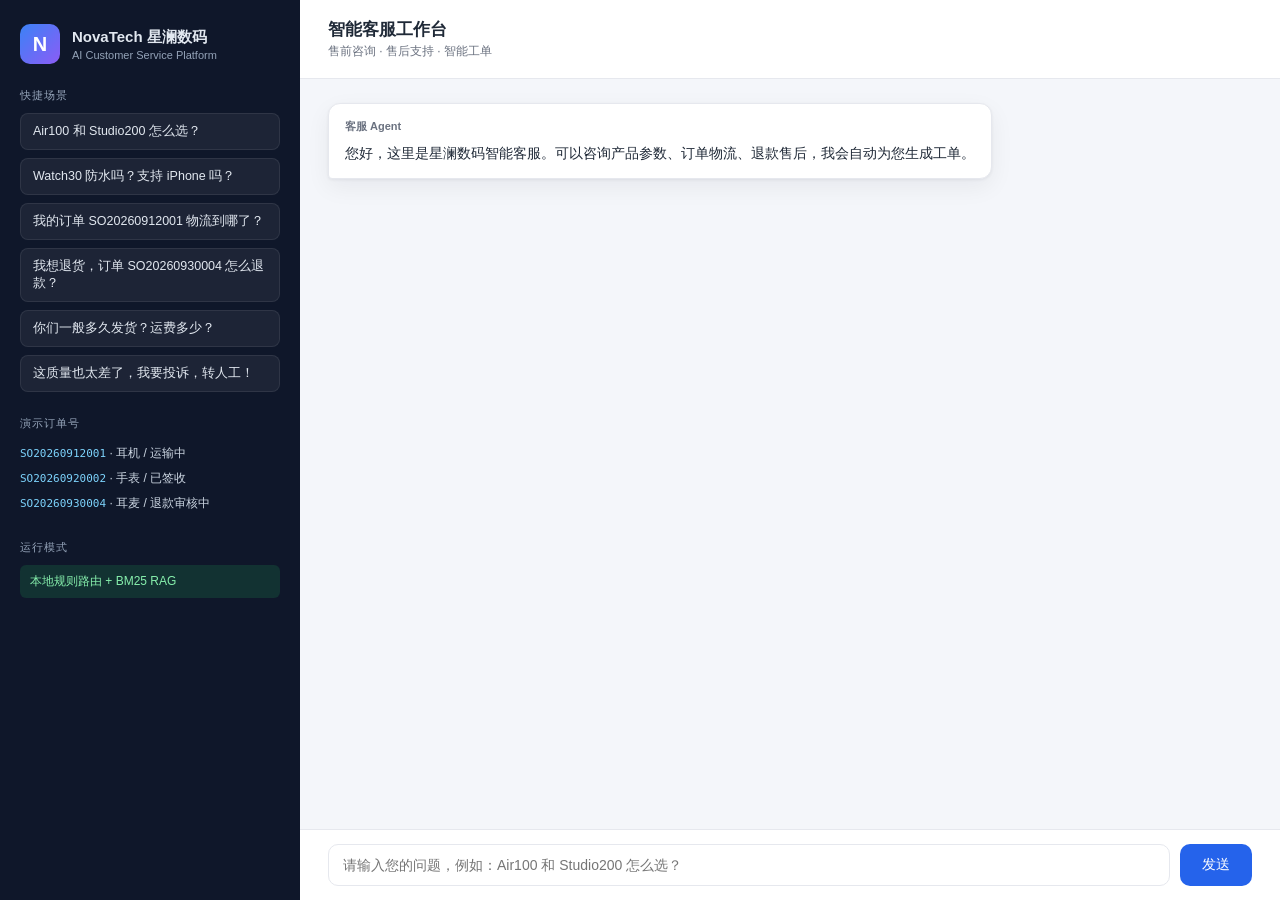
==== frontend/index.html @ d6b92885 "feat: 改造为企业级 AI 客服平台（星澜数码） - 商品库替换为 5 款消费电子（Air100/Studio200/Watch30/Key87/GaN65） - 知识库扩充：products.m" ====
<!doctype html>
<html lang="zh-CN">
  <head>
    <meta charset="UTF-8" />
    <meta name="viewport" content="width=device-width, initial-scale=1.0" />
    <title>AI Customer Service Platform · 星澜数码智能客服</title>
    <link rel="stylesheet" href="./styles.css" />
  </head>
  <body>
    <aside class="sidebar">
      <div class="brand">
        <div class="brand-logo">N</div>
        <div>
          <p class="brand-name">NovaTech 星澜数码</p>
          <p class="brand-sub">AI Customer Service Platform</p>
        </div>
      </div>

      <div class="side-block">
        <p class="side-title">快捷场景</p>
        <div class="quick" id="prompts"></div>
      </div>

      <div class="side-block">
        <p class="side-title">演示订单号</p>
        <ul class="order-list">
          <li><code>SO20260912001</code> <span>· 耳机 / 运输中</span></li>
          <li><code>SO20260920002</code> <span>· 手表 / 已签收</span></li>
          <li><code>SO20260930004</code> <span>· 耳麦 / 退款审核中</span></li>
        </ul>
      </div>

      <div class="side-block">
        <p class="side-title">运行模式</p>
        <p class="side-meta" id="mode-badge">本地规则路由 + BM25 RAG</p>
      </div>
    </aside>

    <main class="chat-area">
      <header class="chat-header">
        <div>
          <h1>智能客服工作台</h1>
          <p class="sub">售前咨询 · 售后支持 · 智能工单</p>
        </div>
        <div class="header-stats" id="header-stats"></div>
      </header>

      <section class="chat" id="chat" aria-live="polite"></section>
      <p class="error" id="error"></p>

      <form class="composer" id="composer">
        <input id="message-input" placeholder="请输入您的问题，例如：Air100 和 Studio200 怎么选？" />
        <button type="submit">发送</button>
      </form>
    </main>

    <script src="./app.js"></script>
  </body>
</html>
---- frontend/styles.css ----
* { box-sizing: border-box; margin: 0; padding: 0; }
:root {
  --bg: #f4f6fa;
  --panel: #ffffff;
  --border: #e6e8ee;
  --text: #1f2937;
  --muted: #6b7280;
  --primary: #2563eb;
  --primary-soft: #dbeafe;
  --shadow: 0 1px 3px rgba(15,23,42,.06), 0 8px 24px rgba(15,23,42,.06);
}
body {
  font-family: -apple-system, BlinkMacSystemFont, "Segoe UI", "PingFang SC",
    "Microsoft YaHei", sans-serif;
  background: var(--bg);
  color: var(--text);
  display: flex;
  height: 100vh;
  overflow: hidden;
}
.sidebar {
  width: 300px; background: #0f172a; color: #e2e8f0;
  padding: 24px 20px; display: flex; flex-direction: column; gap: 24px;
}
.brand { display: flex; gap: 12px; align-items: center; }
.brand-logo {
  width: 40px; height: 40px; border-radius: 10px;
  background: linear-gradient(135deg, #3b82f6, #8b5cf6);
  display: grid; place-items: center;
  font-weight: 700; font-size: 20px; color: #fff;
}
.brand-name { font-weight: 600; font-size: 15px; }
.brand-sub { font-size: 11px; color: #94a3b8; margin-top: 2px; }
.side-title {
  font-size: 11px; text-transform: uppercase; letter-spacing: .08em;
  color: #94a3b8; margin-bottom: 10px;
}
.quick { display: flex; flex-direction: column; gap: 8px; }
.quick button {
  background: rgba(255,255,255,.06); color: #e2e8f0;
  border: 1px solid rgba(255,255,255,.08);
  padding: 9px 12px; border-radius: 8px;
  font-size: 12.5px; cursor: pointer; text-align: left;
}
.quick button:hover { background: rgba(59,130,246,.25); border-color: #3b82f6; }
.order-list { list-style: none; font-size: 12px; color: #cbd5e1; }
.order-list li { padding: 4px 0; }
.order-list code { color: #7dd3fc; font-size: 11px; }
.side-meta {
  font-size: 12px; padding: 8px 10px; border-radius: 6px;
  background: rgba(34,197,94,.15); color: #86efac;
}
.chat-area { flex: 1; display: flex; flex-direction: column; }
.chat-header {
  padding: 18px 28px; background: var(--panel);
  border-bottom: 1px solid var(--border);
  display: flex; justify-content: space-between; align-items: center;
}
.chat-header h1 { font-size: 17px; font-weight: 600; }
.chat-header .sub { font-size: 12px; color: var(--muted); margin-top: 2px; }
.header-stats { font-size: 12px; color: var(--muted); }
.chat {
  flex: 1; overflow-y: auto; padding: 24px 28px;
  display: flex; flex-direction: column; gap: 14px;
}
.message {
  max-width: 780px; padding: 14px 16px; border-radius: 12px;
  box-shadow: var(--shadow); white-space: pre-wrap;
  line-height: 1.6; font-size: 14px;
}
.message-user { align-self: flex-end; background: var(--primary); color: #fff; border-bottom-right-radius: 4px; }
.message-agent { align-self: flex-start; background: var(--panel); border: 1px solid var(--border); border-bottom-left-radius: 4px; }
.message-header { display: flex; gap: 8px; align-items: center; margin-bottom: 6px; font-size: 11px; }
.message-user .message-header span:first-child { color: #dbeafe; }
.message-agent .message-header span:first-child { color: var(--muted); font-weight: 600; }
.intent { padding: 2px 8px; border-radius: 999px; font-size: 10.5px; font-weight: 500; }
.intent-pre_sale, .intent-rag { background: var(--primary-soft); color: #1d4ed8; }
.intent-order_status, .intent-refund { background: #fef3c7; color: #92400e; }
.intent-escalate { background: #fee2e2; color: #b91c1c; }
.ticket { margin-top: 10px; border-top: 1px dashed var(--border); padding-top: 10px; font-size: 12px; }
.ticket-head { display: flex; gap: 8px; align-items: center; margin-bottom: 6px; }
.ticket-id { font-family: ui-monospace, monospace; color: var(--muted); }
.priority { padding: 1px 8px; border-radius: 4px; font-weight: 600; font-size: 11px; }
.p0 { background: #fee2e2; color: #b91c1c; }
.p1 { background: #ffedd5; color: #c2410c; }
.p2 { background: #dcfce7; color: #15803d; }
.ticket table { width: 100%; border-collapse: collapse; margin-top: 4px; }
.ticket td { padding: 3px 8px 3px 0; vertical-align: top; }
.ticket td:first-child { color: var(--muted); width: 80px; }
details { margin-top: 8px; font-size: 12px; }
details summary { cursor: pointer; color: var(--muted); }
details pre, details p { background: #f8fafc; padding: 8px; border-radius: 6px; margin-top: 6px; overflow-x: auto; font-size: 11.5px; }
.typing { align-self: flex-start; padding: 10px 14px; background: var(--panel); border: 1px solid var(--border); border-radius: 12px; color: var(--muted); font-size: 13px; }
.composer { display: flex; gap: 10px; padding: 14px 28px; background: var(--panel); border-top: 1px solid var(--border); }
.composer input { flex: 1; padding: 12px 14px; border: 1px solid var(--border); border-radius: 10px; font-size: 14px; outline: none; }
.composer input:focus { border-color: var(--primary); }
.composer button { padding: 0 22px; background: var(--primary); color: #fff; border: none; border-radius: 10px; font-size: 14px; cursor: pointer; }
.composer button:disabled { opacity: .5; cursor: not-allowed; }
.error { color: #dc2626; font-size: 12px; padding: 0 28px 8px; }
.error[hidden] { display: none; }
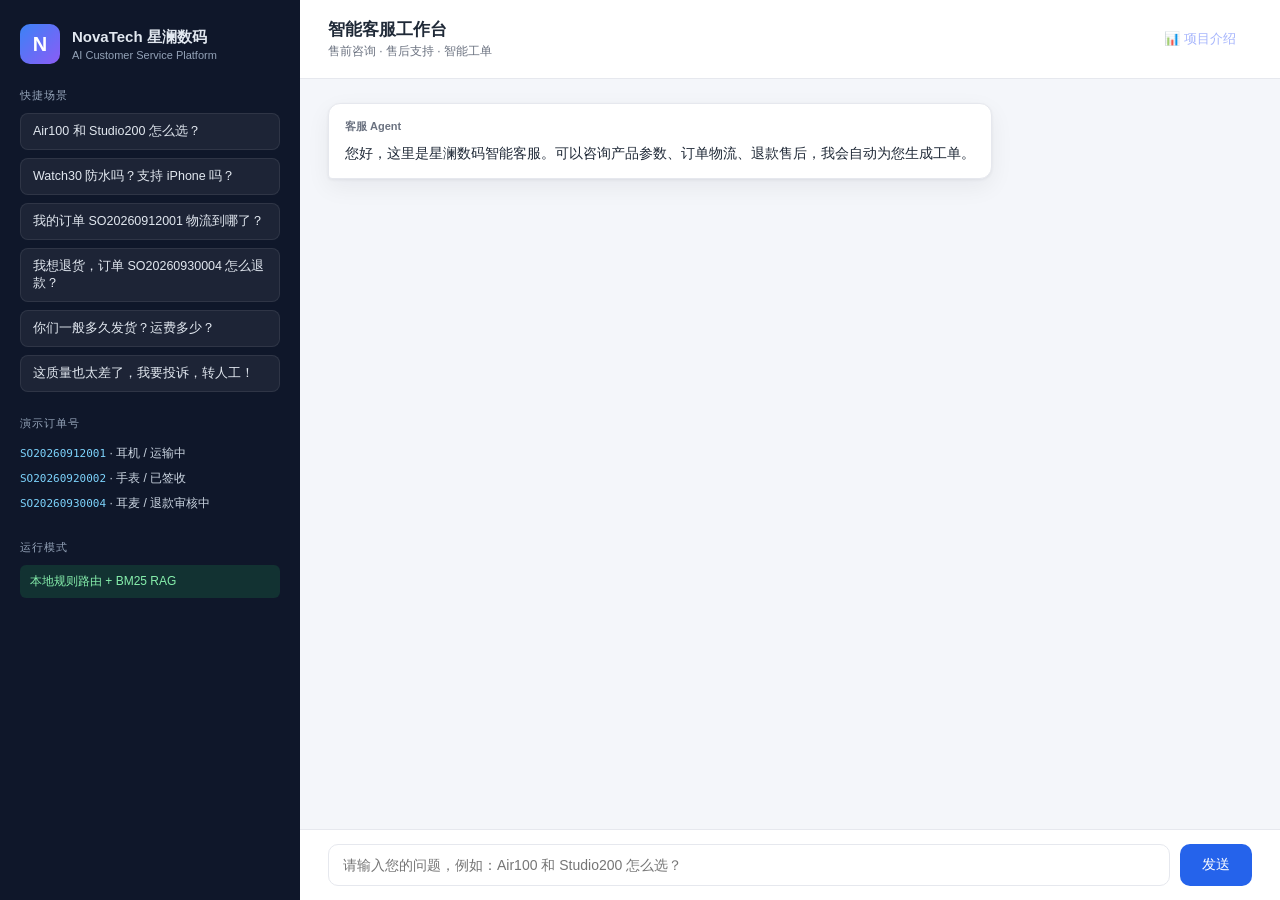
==== commit f7b65ec5: "feat: 国内化收尾 - 挂载 showcase 路由 + 工作台入口 - api.py 新增 /showcase 路由，直接访问展示页 - 工作台右上角加'项目介绍'链接 - 验证：/health" ====
--- a/frontend/index.html
+++ b/frontend/index.html
@@ -42,7 +42,9 @@
           <h1>智能客服工作台</h1>
           <p class="sub">售前咨询 · 售后支持 · 智能工单</p>
         </div>
-        <div class="header-stats" id="header-stats"></div>
+        <div class="header-stats" id="header-stats">
+          <a href="/showcase" style="color:#a5b4fc;text-decoration:none;font-size:13px;margin-right:16px;">📊 项目介绍</a>
+        </div>
       </header>
 
       <section class="chat" id="chat" aria-live="polite"></section>
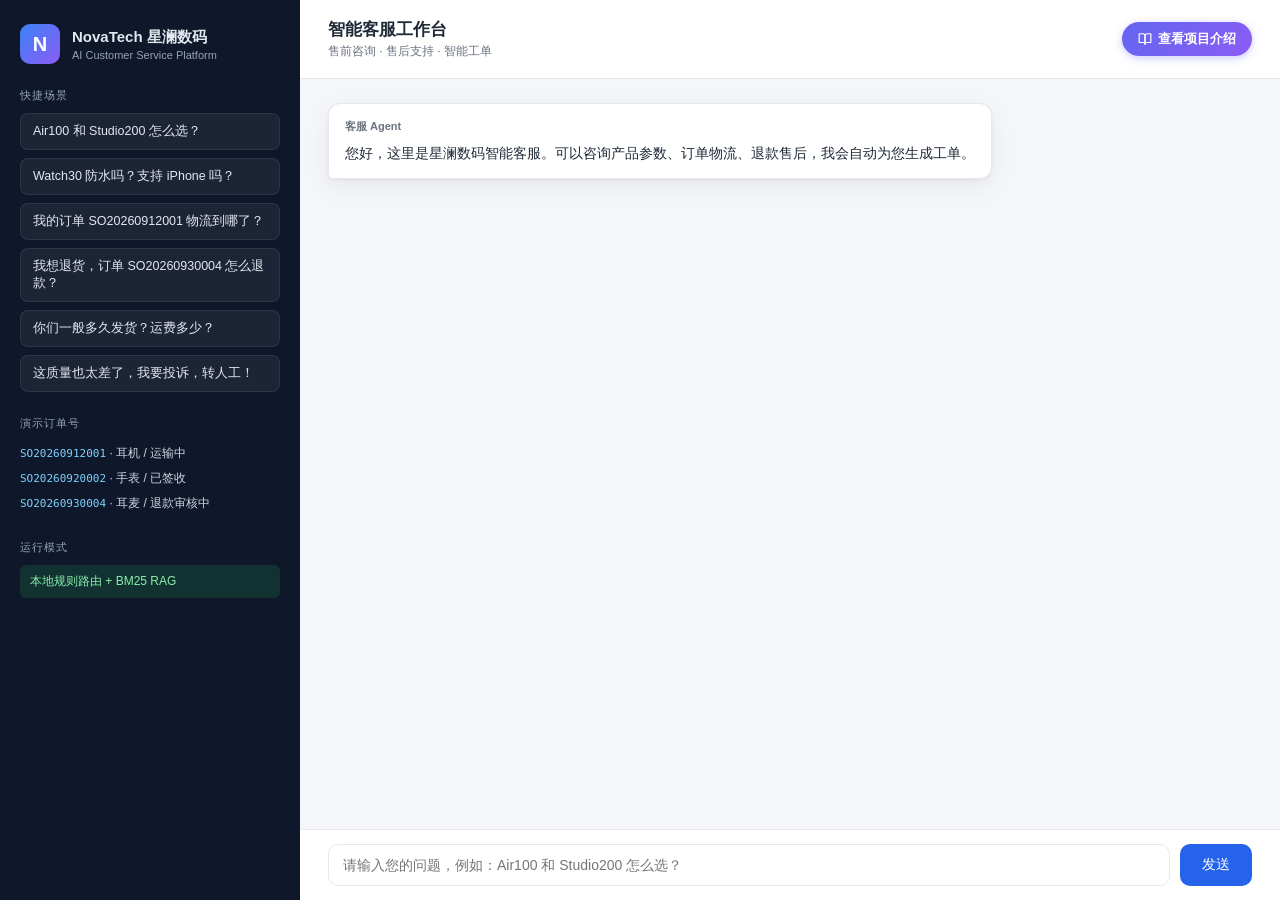
==== commit 6c7e589b: "feat: 展示页与工作台 UI 优化 + 双向互通按钮（旧内容全保留） - showcase：新增顶部导航条（锚点+进入工作台）、Hero 数据指标（5产品/40+FAQ/7工单/4情绪/2渠道/3" ====
--- a/frontend/index.html
+++ b/frontend/index.html
@@ -3,6 +3,7 @@
   <head>
     <meta charset="UTF-8" />
     <meta name="viewport" content="width=device-width, initial-scale=1.0" />
+    <link rel="icon" href="data:image/svg+xml,<svg xmlns='http://www.w3.org/2000/svg' viewBox='0 0 64 64'><rect width='64' height='64' rx='14' fill='%236366f1'/><text x='32' y='45' font-size='36' font-weight='700' text-anchor='middle' fill='white' font-family='Arial'>N</text></svg>" />
     <title>AI Customer Service Platform · 星澜数码智能客服</title>
     <link rel="stylesheet" href="./styles.css" />
   </head>
@@ -43,7 +44,10 @@
           <p class="sub">售前咨询 · 售后支持 · 智能工单</p>
         </div>
         <div class="header-stats" id="header-stats">
-          <a href="/showcase" style="color:#a5b4fc;text-decoration:none;font-size:13px;margin-right:16px;">📊 项目介绍</a>
+          <a class="showcase-btn" href="/showcase">
+            <svg viewBox="0 0 24 24" fill="none" stroke="currentColor" stroke-width="2" stroke-linecap="round" stroke-linejoin="round" aria-hidden="true"><path d="M2 3h6a4 4 0 0 1 4 4v14a3 3 0 0 0-3-3H2z"/><path d="M22 3h-6a4 4 0 0 0-4 4v14a3 3 0 0 1 3-3h7z"/></svg>
+            查看项目介绍
+          </a>
         </div>
       </header>
 
--- a/frontend/styles.css
+++ b/frontend/styles.css
@@ -58,7 +58,17 @@
 }
 .chat-header h1 { font-size: 17px; font-weight: 600; }
 .chat-header .sub { font-size: 12px; color: var(--muted); margin-top: 2px; }
-.header-stats { font-size: 12px; color: var(--muted); }
+.header-stats { font-size: 12px; color: var(--muted); display: flex; align-items: center; gap: 8px; }
+.showcase-btn {
+  display: inline-flex; align-items: center; gap: 6px;
+  padding: 8px 16px; border-radius: 999px;
+  background: linear-gradient(135deg, #6366f1, #8b5cf6);
+  color: #fff; text-decoration: none; font-size: 13px; font-weight: 600;
+  border: none; cursor: pointer; box-shadow: 0 2px 8px rgba(99,102,241,.35);
+  transition: opacity .15s, transform .15s;
+}
+.showcase-btn:hover { opacity: .9; transform: translateY(-1px); }
+.showcase-btn svg { width: 14px; height: 14px; }
 .chat {
   flex: 1; overflow-y: auto; padding: 24px 28px;
   display: flex; flex-direction: column; gap: 14px;
@@ -90,6 +100,13 @@
 details { margin-top: 8px; font-size: 12px; }
 details summary { cursor: pointer; color: var(--muted); }
 details pre, details p { background: #f8fafc; padding: 8px; border-radius: 6px; margin-top: 6px; overflow-x: auto; font-size: 11.5px; }
+/* 引用分块阅读器 */
+.sources { margin-top: 10px; border-top: 1px dashed var(--border); padding-top: 8px; font-size: 12px; }
+.sources-head { color: var(--muted); margin-bottom: 6px; font-weight: 500; }
+.source-item { margin-top: 4px; border: 1px solid var(--border); border-radius: 8px; padding: 6px 10px; }
+.source-item summary { display: flex; gap: 8px; align-items: center; cursor: pointer; color: var(--text); }
+.src-badge { background: var(--primary-soft); color: #1d4ed8; padding: 1px 7px; border-radius: 999px; font-size: 10.5px; font-weight: 600; white-space: nowrap; }
+.source-item .src-body { background: #f8fafc; white-space: pre-wrap; line-height: 1.55; }
 .typing { align-self: flex-start; padding: 10px 14px; background: var(--panel); border: 1px solid var(--border); border-radius: 12px; color: var(--muted); font-size: 13px; }
 .composer { display: flex; gap: 10px; padding: 14px 28px; background: var(--panel); border-top: 1px solid var(--border); }
 .composer input { flex: 1; padding: 12px 14px; border: 1px solid var(--border); border-radius: 10px; font-size: 14px; outline: none; }
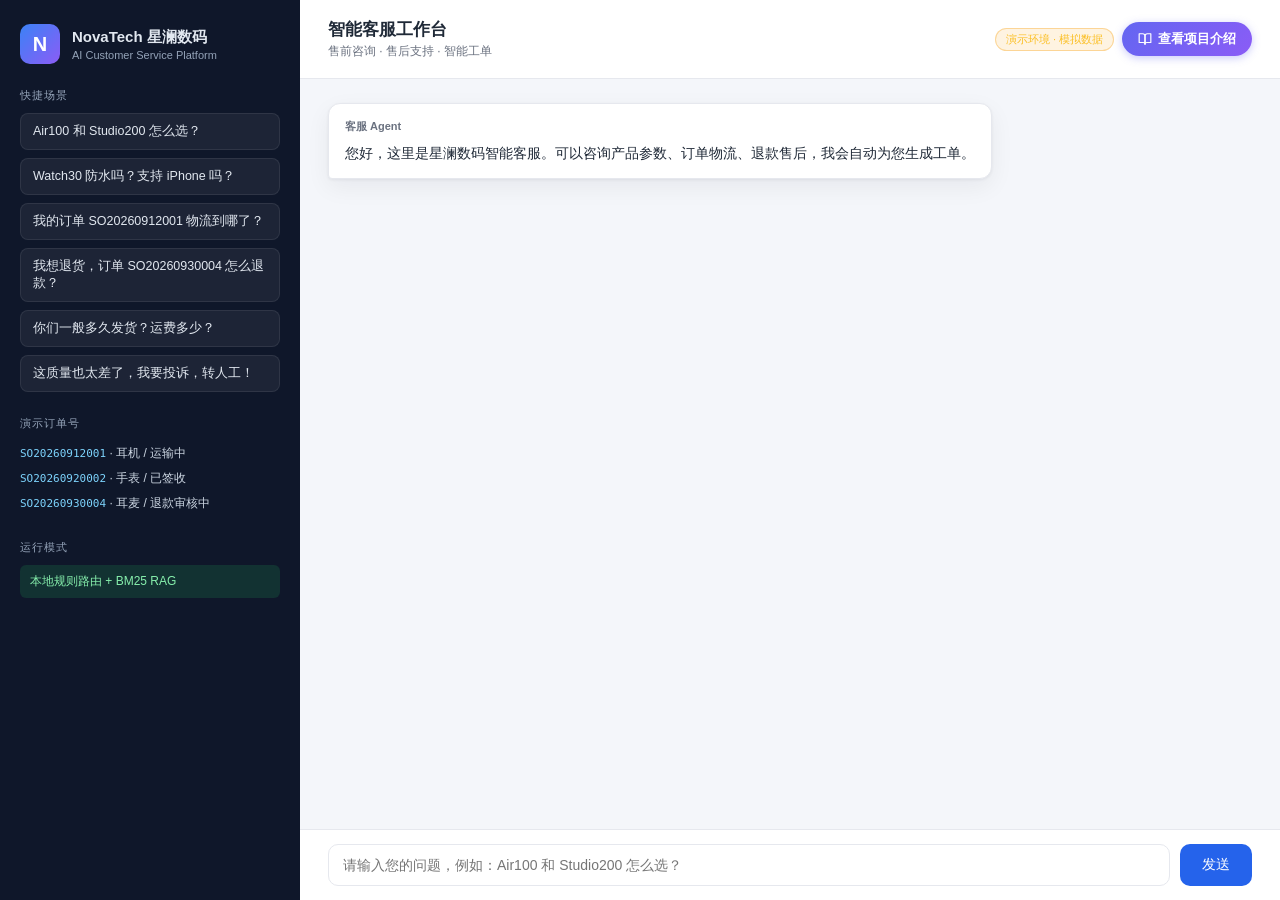
==== commit df5e0856: "fix(ECOM-03/ECOM-04): CORS 由 * 收窄为环境变量白名单（默认本地来源）；新增演示数据与安全边界章节、前端演示角标；退款/转人工返回 mock:true 并在回复标注演示环境" ====
--- a/frontend/index.html
+++ b/frontend/index.html
@@ -44,6 +44,7 @@
           <p class="sub">售前咨询 · 售后支持 · 智能工单</p>
         </div>
         <div class="header-stats" id="header-stats">
+          <span class="demo-badge" title="商品/订单/退款均为模拟数据，退款与转人工为模拟受理">演示环境 · 模拟数据</span>
           <a class="showcase-btn" href="/showcase">
             <svg viewBox="0 0 24 24" fill="none" stroke="currentColor" stroke-width="2" stroke-linecap="round" stroke-linejoin="round" aria-hidden="true"><path d="M2 3h6a4 4 0 0 1 4 4v14a3 3 0 0 0-3-3H2z"/><path d="M22 3h-6a4 4 0 0 0-4 4v14a3 3 0 0 1 3-3h7z"/></svg>
             查看项目介绍
--- a/frontend/styles.css
+++ b/frontend/styles.css
@@ -58,6 +58,11 @@
 }
 .chat-header h1 { font-size: 17px; font-weight: 600; }
 .chat-header .sub { font-size: 12px; color: var(--muted); margin-top: 2px; }
+.demo-badge {
+  display: inline-block; padding: 3px 10px; border-radius: 999px;
+  background: rgba(245,158,11,.12); color: #fbbf24; font-size: 11px;
+  border: 1px solid rgba(245,158,11,.35); white-space: nowrap;
+}
 .header-stats { font-size: 12px; color: var(--muted); display: flex; align-items: center; gap: 8px; }
 .showcase-btn {
   display: inline-flex; align-items: center; gap: 6px;
